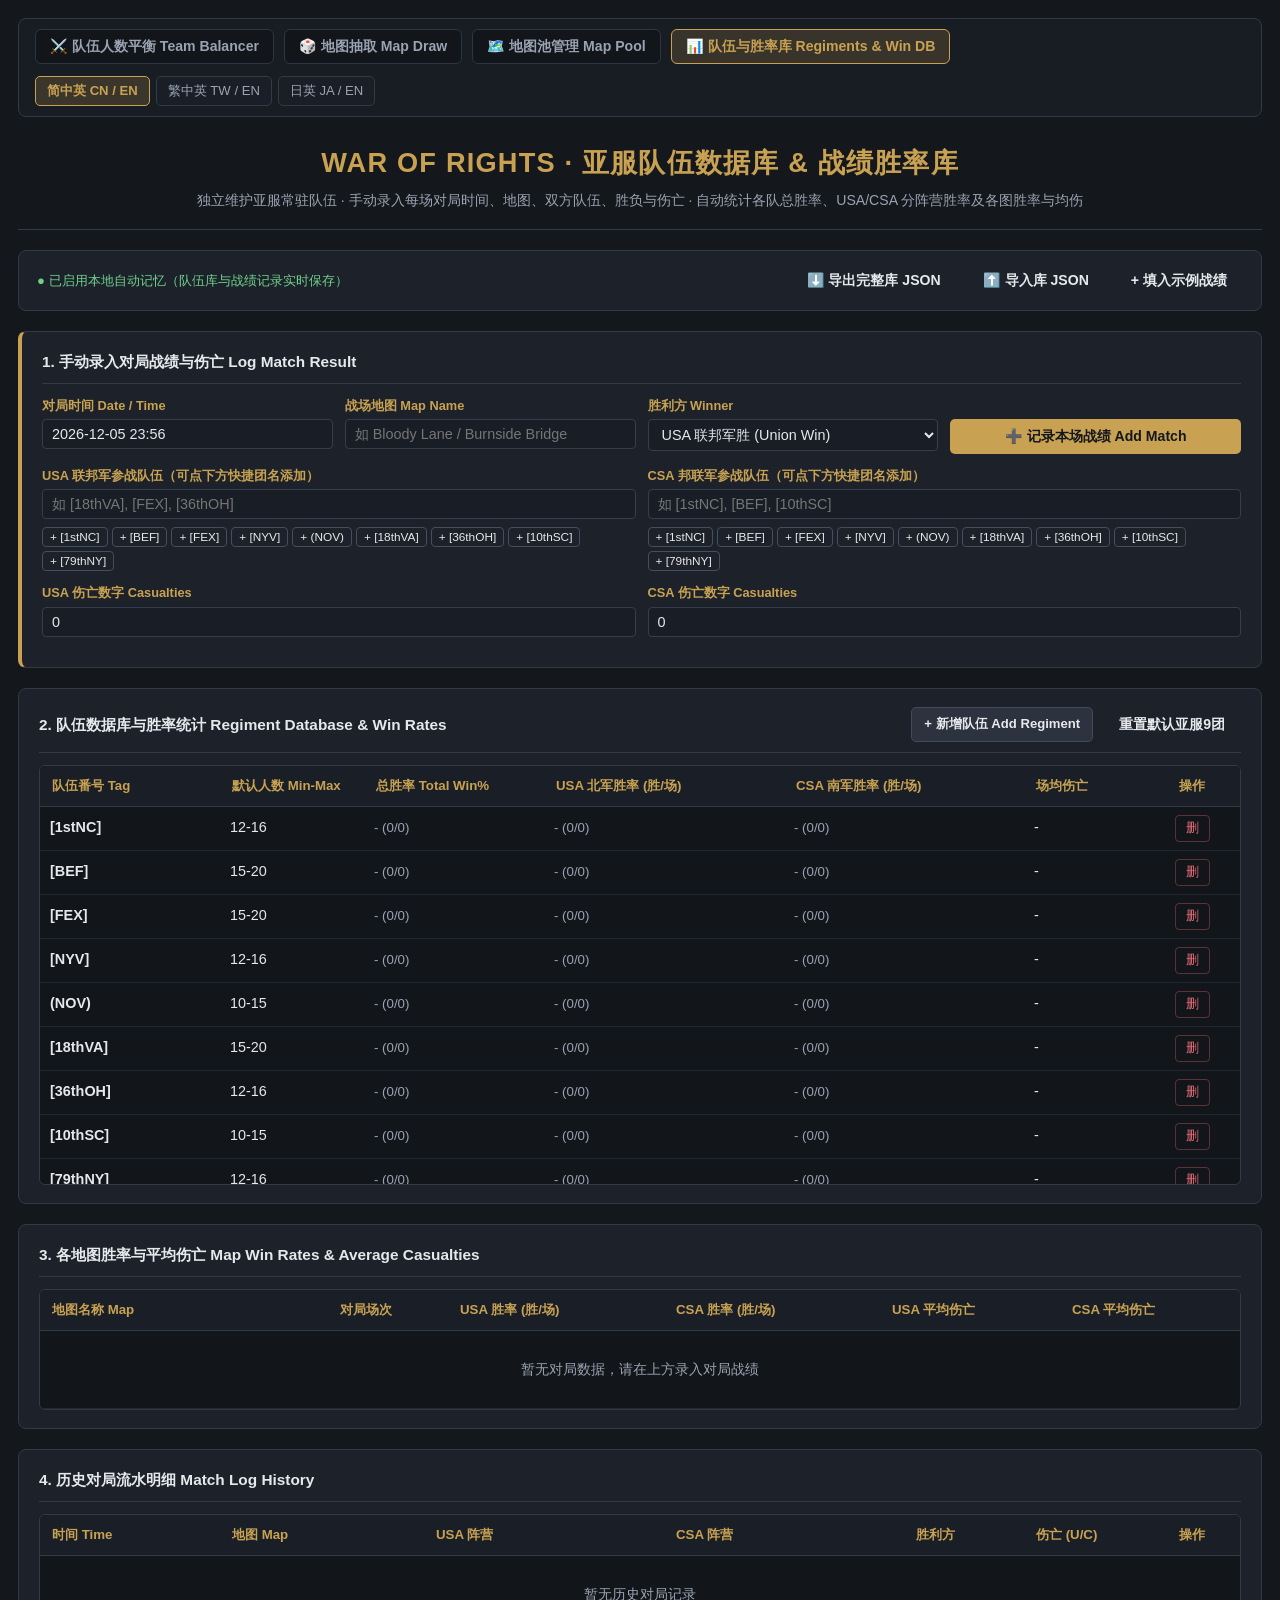
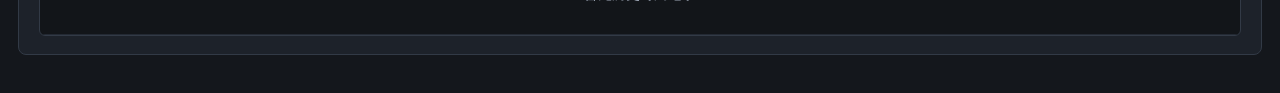
==== db.html @ b9ea2885 "ok" ====
<!DOCTYPE html>
<html lang="zh-CN">
<head>
  <meta charset="UTF-8" />
  <meta name="viewport" content="width=device-width, initial-scale=1.0" />
  <title>War of Rights Regiments & Win DB · 队伍数据库与胜率库</title>
  <link rel="stylesheet" href="style.css?v=19" />
  <style>
    .form-grid-4 {
      display: grid;
      grid-template-columns: repeat(4, 1fr);
      gap: 12px;
      margin-bottom: 12px;
    }
    .form-grid-2 {
      display: grid;
      grid-template-columns: 1fr 1fr;
      gap: 12px;
      margin-bottom: 12px;
    }
    .field-group { display: flex; flex-direction: column; gap: 4px; }
    .field-label { font-size: 0.8rem; color: var(--gold-accent); font-weight: 600; }
    .win-high { color: #6fd08c; font-weight: 700; }
    .win-mid { color: #f0b866; font-weight: 700; }
    .win-low { color: #e06c75; font-weight: 700; }
    .badge-usa-win { background: rgba(31,66,104,0.45); color: var(--usa-light); border: 1px solid var(--usa-border); padding: 2px 7px; border-radius: 4px; font-size: 0.78rem; font-weight: 700; }
    .badge-csa-win { background: rgba(75,79,86,0.45); color: var(--csa-light); border: 1px solid var(--csa-border); padding: 2px 7px; border-radius: 4px; font-size: 0.78rem; font-weight: 700; }
    .badge-draw { background: rgba(200,162,82,0.2); color: var(--gold-accent); border: 1px solid var(--gold-accent); padding: 2px 7px; border-radius: 4px; font-size: 0.78rem; font-weight: 700; }
    @media (max-width: 900px) {
      .form-grid-4, .form-grid-2 { grid-template-columns: 1fr; }
    }
  </style>
</head>
<body>
  <div class="container">
    <nav class="top-nav">
      <div class="nav-links">
        <a href="index.html" class="nav-link" data-i18n="navBalancer">⚔️ 队伍人数平衡 Team Balancer</a>
        <a href="draw.html" class="nav-link" data-i18n="navDraw">🎲 地图抽取 Map Draw</a>
        <a href="maps.html" class="nav-link" data-i18n="navMaps">🗺️ 地图池管理 Map Pool</a>
        <a href="db.html" class="nav-link active" data-i18n="navDb">📊 队伍与胜率库 Regiments & Win DB</a>
      </div>
      <div class="lang-switcher">
        <button type="button" class="lang-btn active" data-lang="zh_cn_en">简中英 CN / EN</button>
        <button type="button" class="lang-btn" data-lang="zh_tw_en">繁中英 TW / EN</button>
        <button type="button" class="lang-btn" data-lang="ja_en">日英 JA / EN</button>
      </div>
    </nav>

    <header class="header">
      <h1>WAR OF RIGHTS · 亚服队伍数据库 & 战绩胜率库</h1>
      <p class="subtitle">独立维护亚服常驻队伍 · 手动录入每场对局时间、地图、双方队伍、胜负与伤亡 · 自动统计各队总胜率、USA/CSA 分阵营胜率及各图胜率与均伤</p>
    </header>

    <!-- 顶部数据备份工具条 -->
    <section class="control-panel" style="padding: 12px 18px;">
      <div style="display:flex; justify-content:space-between; align-items:center; flex-wrap:wrap; gap:10px;">
        <span class="save-indicator">● 已启用本地自动记忆（队伍库与战绩记录实时保存）</span>
        <div class="btn-group">
          <button id="exportDbJsonBtn" type="button" class="btn btn-outline-sm">⬇️ 导出完整库 JSON</button>
          <button id="importDbJsonBtn" type="button" class="btn btn-outline-sm">⬆️ 导入库 JSON</button>
          <input type="file" id="importDbJsonInput" accept=".json" class="hidden" />
          <button id="addSampleMatchBtn" type="button" class="btn btn-outline-sm">+ 填入示例战绩</button>
        </div>
      </div>
    </section>

    <!-- 1. 手动录入一场对局战绩（时间、地图、双方队伍、胜利方、双方伤亡） -->
    <section class="control-panel" style="border-left: 4px solid var(--gold-accent);">
      <div class="panel-top-bar" style="margin-bottom: 12px; padding-bottom: 10px;">
        <span class="strategy-title">1. 手动录入对局战绩与伤亡 Log Match Result</span>
      </div>

      <form id="matchLogForm">
        <div class="form-grid-4">
          <div class="field-group">
            <label class="field-label" for="matchTimeInput">对局时间 Date / Time</label>
            <input type="text" id="matchTimeInput" name="matchTimeInput" class="cell-input" placeholder="如 2026-11-24 21:00" />
          </div>
          <div class="field-group">
            <label class="field-label" for="matchMapSelect">战场地图 Map Name</label>
            <input type="text" id="matchMapInput" name="matchMapInput" list="mapSuggestionsList" class="cell-input" placeholder="如 Bloody Lane / Burnside Bridge" required />
            <datalist id="mapSuggestionsList"></datalist>
          </div>
          <div class="field-group">
            <label class="field-label" for="matchWinnerSelect">胜利方 Winner</label>
            <select id="matchWinnerSelect" name="matchWinnerSelect" class="cell-select">
              <option value="USA">USA 联邦军胜 (Union Win)</option>
              <option value="CSA">CSA 邦联军胜 (Confederate Win)</option>
              <option value="DRAW">平局 Draw</option>
            </select>
          </div>
          <div class="field-group">
            <label class="field-label" style="opacity:0;">提交</label>
            <button type="submit" class="btn btn-primary" style="width:100%;">➕ 记录本场战绩 Add Match</button>
          </div>
        </div>

        <div class="form-grid-2">
          <div class="field-group">
            <label class="field-label" for="usaTeamsInput">USA 联邦军参战队伍（可点下方快捷团名添加）</label>
            <input type="text" id="usaTeamsInput" name="usaTeamsInput" class="cell-input" placeholder="如 [18thVA], [FEX], [36thOH]" required />
            <div id="quickAddUsaChips" style="display:flex; flex-wrap:wrap; gap:4px; margin-top:4px;"></div>
          </div>
          <div class="field-group">
            <label class="field-label" for="csaTeamsInput">CSA 邦联军参战队伍（可点下方快捷团名添加）</label>
            <input type="text" id="csaTeamsInput" name="csaTeamsInput" class="cell-input" placeholder="如 [1stNC], [BEF], [10thSC]" required />
            <div id="quickAddCsaChips" style="display:flex; flex-wrap:wrap; gap:4px; margin-top:4px;"></div>
          </div>
        </div>

        <div class="form-grid-2">
          <div class="field-group">
            <label class="field-label" for="usaCasInput">USA 伤亡数字 Casualties</label>
            <input type="number" id="usaCasInput" name="usaCasInput" class="cell-input" min="0" value="0" required />
          </div>
          <div class="field-group">
            <label class="field-label" for="csaCasInput">CSA 伤亡数字 Casualties</label>
            <input type="number" id="csaCasInput" name="csaCasInput" class="cell-input" min="0" value="0" required />
          </div>
        </div>
      </form>
    </section>

    <!-- 2. 队伍数据库与胜率总览（总胜率、USA胜率、CSA胜率、场次明细与均伤） -->
    <section class="control-panel">
      <div class="panel-top-bar" style="margin-bottom: 12px; padding-bottom: 10px;">
        <span class="strategy-title">2. 队伍数据库与胜率统计 Regiment Database & Win Rates</span>
        <div class="btn-group">
          <button id="addRegimentBtn" type="button" class="btn btn-secondary" style="padding:5px 12px; font-size:0.82rem;">+ 新增队伍 Add Regiment</button>
          <button id="resetRegimentsBtn" type="button" class="btn btn-outline-sm">重置默认亚服9团</button>
        </div>
      </div>

      <div class="input-table-wrapper" style="max-height: 420px;">
        <table class="entry-table">
          <thead>
            <tr>
              <th style="width: 15%;">队伍番号 Tag</th>
              <th style="width: 12%;">默认人数 Min-Max</th>
              <th style="width: 15%;">总胜率 Total Win%</th>
              <th style="width: 20%;">USA 北军胜率 (胜/场)</th>
              <th style="width: 20%;">CSA 南军胜率 (胜/场)</th>
              <th style="width: 10%;">场均伤亡</th>
              <th style="width: 8%; text-align: center;">操作</th>
            </tr>
          </thead>
          <tbody id="regimentStatsTbody"></tbody>
        </table>
      </div>
    </section>

    <!-- 3. 各地图胜率与平均伤亡统计 -->
    <section class="control-panel">
      <div class="panel-top-bar" style="margin-bottom: 12px; padding-bottom: 10px;">
        <span class="strategy-title">3. 各地图胜率与平均伤亡 Map Win Rates & Average Casualties</span>
      </div>

      <div class="input-table-wrapper" style="max-height: 360px;">
        <table class="entry-table">
          <thead>
            <tr>
              <th style="width: 24%;">地图名称 Map</th>
              <th style="width: 10%;">对局场次</th>
              <th style="width: 18%;">USA 胜率 (胜/场)</th>
              <th style="width: 18%;">CSA 胜率 (胜/场)</th>
              <th style="width: 15%;">USA 平均伤亡</th>
              <th style="width: 15%;">CSA 平均伤亡</th>
            </tr>
          </thead>
          <tbody id="mapStatsTbody"></tbody>
        </table>
      </div>
    </section>

    <!-- 4. 已录入对局流水明细 -->
    <section class="control-panel">
      <div class="panel-top-bar" style="margin-bottom: 12px; padding-bottom: 10px;">
        <span class="strategy-title">4. 历史对局流水明细 Match Log History</span>
      </div>

      <div class="input-table-wrapper" style="max-height: 340px;">
        <table class="entry-table">
          <thead>
            <tr>
              <th style="width: 15%;">时间 Time</th>
              <th style="width: 17%;">地图 Map</th>
              <th style="width: 20%;">USA 阵营</th>
              <th style="width: 20%;">CSA 阵营</th>
              <th style="width: 10%;">胜利方</th>
              <th style="width: 10%;">伤亡 (U/C)</th>
              <th style="width: 8%; text-align: center;">操作</th>
            </tr>
          </thead>
          <tbody id="matchHistoryTbody"></tbody>
        </table>
      </div>
    </section>
  </div>

  <script src="i18n.js?v=19"></script>
  <script src="db.js?v=19"></script>
</body>
</html>
---- style.css ----
:root {
  --bg-dark: #14171c;
  --bg-panel: #1d222a;
  --bg-input: #121519;
  --border-color: #323a46;
  --gold-accent: #c8a252;
  --gold-hover: #dfb866;
  --text-main: #e6e8ec;
  --text-muted: #9aa3b2;

  --usa-primary: #1f4268;
  --usa-border: #3a6ea5;
  --usa-light: #7fb3eb;

  --csa-primary: #4b4f56;
  --csa-border: #7a808a;
  --csa-light: #d1b48c;
}

* { box-sizing: border-box; margin: 0; padding: 0; }

body {
  font-family: -apple-system, BlinkMacSystemFont, "Segoe UI", "PingFang SC", "Hiragino Sans", "Yu Gothic", "Microsoft YaHei", sans-serif;
  background-color: var(--bg-dark);
  color: var(--text-main);
  line-height: 1.5;
  padding: 18px;
}

.container { max-width: 1280px; margin: 0 auto; }

/* 顶部导航栏 */
.top-nav {
  display: flex;
  justify-content: space-between;
  align-items: center;
  flex-wrap: wrap;
  gap: 12px;
  background: #181c23;
  border: 1px solid var(--border-color);
  border-radius: 8px;
  padding: 10px 16px;
  margin-bottom: 18px;
}

.nav-links { display: flex; gap: 10px; flex-wrap: wrap; }

.nav-link {
  text-decoration: none;
  color: var(--text-muted);
  background: #121519;
  border: 1px solid #2e3644;
  padding: 6px 14px;
  border-radius: 6px;
  font-size: 0.88rem;
  font-weight: 600;
  transition: all 0.15s;
}

.nav-link:hover { color: var(--text-main); border-color: #556073; }
.nav-link.active {
  background: rgba(200, 162, 82, 0.18);
  color: var(--gold-accent);
  border-color: var(--gold-accent);
}

.lang-switcher { display: flex; gap: 6px; flex-wrap: wrap; }

.lang-btn {
  background: #1a1f27;
  color: var(--text-muted);
  border: 1px solid var(--border-color);
  border-radius: 5px;
  padding: 5px 11px;
  font-size: 0.82rem;
  cursor: pointer;
  transition: all 0.15s;
}

.lang-btn:hover { color: var(--text-main); border-color: #556073; }
.lang-btn.active {
  background: rgba(200, 162, 82, 0.2);
  color: var(--gold-accent);
  border-color: var(--gold-accent);
  font-weight: 700;
}

.header {
  text-align: center;
  padding: 8px 0 18px;
  border-bottom: 1px solid var(--border-color);
  margin-bottom: 20px;
}

.header h1 {
  color: var(--gold-accent);
  letter-spacing: 1.2px;
  font-size: 1.7rem;
  margin-bottom: 6px;
}

.subtitle { color: var(--text-muted); font-size: 0.88rem; }

/* 控制面板 */
.control-panel {
  background: var(--bg-panel);
  border: 1px solid var(--border-color);
  border-radius: 8px;
  padding: 18px 20px;
  margin-bottom: 20px;
}

.panel-top-bar {
  display: flex;
  justify-content: space-between;
  align-items: center;
  flex-wrap: wrap;
  gap: 12px;
  padding-bottom: 14px;
  margin-bottom: 16px;
  border-bottom: 1px solid var(--border-color);
}

.tab-group { display: flex; gap: 8px; flex-wrap: wrap; }

.tab-btn {
  background: #161a20;
  color: var(--text-muted);
  border: 1px solid var(--border-color);
  border-radius: 6px;
  padding: 7px 14px;
  font-size: 0.88rem;
  font-weight: 600;
  cursor: pointer;
  transition: all 0.15s;
}

.tab-btn:hover { color: var(--text-main); border-color: #505b6d; }
.tab-btn.active {
  background: rgba(200, 162, 82, 0.16);
  color: var(--gold-accent);
  border-color: var(--gold-accent);
}

.memory-bar { display: flex; align-items: center; gap: 8px; flex-wrap: wrap; }
.save-indicator { font-size: 0.82rem; color: #6fd08c; margin-right: 4px; }

.btn-outline-sm {
  background: transparent;
  color: var(--text-main);
  border: 1px solid #444e5e;
  border-radius: 4px;
  padding: 5px 10px;
  font-size: 0.8rem;
  cursor: pointer;
}
.btn-outline-sm:hover { border-color: var(--gold-accent); color: var(--gold-accent); }

/* 表格样式 */
.input-table-wrapper {
  max-height: 360px;
  overflow-y: auto;
  border: 1px solid var(--border-color);
  border-radius: 6px;
  background: var(--bg-input);
}

.audit-table-wrapper { max-height: 230px; }

.entry-table { width: 100%; border-collapse: collapse; }
.entry-table th {
  position: sticky;
  top: 0;
  z-index: 2;
  background: #1a1f27;
  color: var(--gold-accent);
  font-size: 0.83rem;
  padding: 10px 12px;
  border-bottom: 1px solid var(--border-color);
}
.entry-table td { padding: 8px 10px; border-bottom: 1px solid #232933; }

.cell-input, .cell-select {
  width: 100%;
  background: #191e26;
  color: var(--text-main);
  border: 1px solid #353e4d;
  border-radius: 4px;
  padding: 6px 9px;
  font-size: 0.9rem;
}
.cell-input:focus, .cell-select:focus { outline: none; border-color: var(--gold-accent); }

.adj-preview { font-size: 0.84rem; color: var(--text-muted); }
.adj-preview.modified { color: #f0b866; font-weight: 600; }

.bracket-pill {
  display: inline-block;
  font-size: 0.74rem;
  padding: 1px 6px;
  border-radius: 3px;
  margin-left: 4px;
  font-weight: 600;
}
.bracket-large { background: rgba(217, 83, 79, 0.2); color: #f28b82; border: 1px solid rgba(217, 83, 79, 0.45); }
.bracket-medium { background: rgba(91, 155, 213, 0.2); color: #8ab4f8; border: 1px solid rgba(91, 155, 213, 0.45); }
.bracket-small { background: rgba(111, 208, 140, 0.16); color: #81c995; border: 1px solid rgba(111, 208, 140, 0.35); }

.del-row-btn {
  background: transparent;
  color: #e06c75;
  border: 1px solid rgba(224, 108, 117, 0.35);
  border-radius: 4px;
  padding: 4px 10px;
  font-size: 0.8rem;
  cursor: pointer;
}
.del-row-btn:hover { background: rgba(224, 108, 117, 0.16); }

.table-actions-row {
  display: flex;
  justify-content: space-between;
  align-items: center;
  flex-wrap: wrap;
  gap: 10px;
  margin-top: 10px;
}

/* 策略卡片区 */
.strategy-section {
  margin-top: 18px;
  padding-top: 16px;
  border-top: 1px solid var(--border-color);
}

.strategy-header-row {
  display: flex;
  justify-content: space-between;
  align-items: center;
  flex-wrap: wrap;
  gap: 8px;
  margin-bottom: 12px;
}

.strategy-title { font-weight: 700; font-size: 0.96rem; color: var(--text-main); }
.bracket-rule-badge {
  font-size: 0.8rem;
  color: var(--text-muted);
  background: #151920;
  padding: 4px 10px;
  border-radius: 4px;
  border: 1px solid #2d3542;
}

.strategy-cards { display: grid; grid-template-columns: repeat(3, 1fr); gap: 12px; }

.strategy-card {
  display: flex;
  align-items: flex-start;
  gap: 12px;
  background: #171b22;
  border: 1.5px solid #2e3644;
  border-radius: 8px;
  padding: 13px 14px;
  cursor: pointer;
  transition: all 0.18s ease;
}
.strategy-card:hover { border-color: #6b5b36; background: #1c212a; }
.strategy-card.active {
  border-color: var(--gold-accent);
  background: rgba(200, 162, 82, 0.12);
  box-shadow: 0 0 0 1px rgba(200, 162, 82, 0.25);
}
.strategy-icon { font-size: 1.45rem; line-height: 1.2; margin-top: 2px; }
.strategy-name { font-weight: 700; font-size: 0.95rem; color: var(--text-main); margin-bottom: 4px; }
.strategy-card.active .strategy-name { color: var(--gold-accent); }
.strategy-desc { font-size: 0.81rem; color: var(--text-muted); line-height: 1.42; }

.audit-panel { border-left: 4px solid var(--gold-accent); }
.audit-header {
  display: flex;
  justify-content: space-between;
  align-items: flex-start;
  flex-wrap: wrap;
  gap: 12px;
  margin-bottom: 12px;
}
.audit-header h3 { color: var(--gold-accent); font-size: 1.02rem; margin-bottom: 4px; }

.label-row { display: flex; justify-content: space-between; align-items: baseline; flex-wrap: wrap; gap: 8px; margin-bottom: 8px; }
.label-row label { font-weight: 600; color: var(--gold-accent); }
.hint { font-size: 0.83rem; color: var(--text-muted); }
.hint code { background: #282f3a; padding: 2px 6px; border-radius: 4px; color: #f0d084; }

textarea {
  width: 100%;
  background: var(--bg-input);
  border: 1px solid var(--border-color);
  border-radius: 6px;
  color: var(--text-main);
  font-family: "Consolas", "Monaco", "Microsoft YaHei", monospace;
  font-size: 0.95rem;
  padding: 12px;
  resize: vertical;
}
textarea:focus { outline: none; border-color: var(--gold-accent); }

.toolbar {
  display: flex;
  justify-content: space-between;
  align-items: center;
  flex-wrap: wrap;
  gap: 14px;
  margin-top: 16px;
  padding-top: 14px;
  border-top: 1px solid var(--border-color);
}

.active-mode-pill {
  font-size: 0.85rem;
  color: var(--gold-accent);
  background: rgba(200, 162, 82, 0.12);
  border: 1px solid rgba(200, 162, 82, 0.35);
  padding: 5px 12px;
  border-radius: 5px;
  font-weight: 600;
}

.btn-group { display: flex; gap: 10px; flex-wrap: wrap; }

.btn {
  border: none;
  border-radius: 5px;
  padding: 8px 16px;
  font-size: 0.88rem;
  font-weight: 600;
  cursor: pointer;
  text-decoration: none;
  display: inline-block;
  transition: all 0.18s ease;
}
.btn-primary { background: var(--gold-accent); color: #14171c; }
.btn-primary:hover { background: var(--gold-hover); }
.btn-secondary { background: #2c333f; color: var(--text-main); border: 1px solid #414b5c; }
.btn-secondary:hover { background: #384150; }
.btn-danger-outline { background: transparent; color: #e06c75; border: 1px solid rgba(224, 108, 117, 0.45); }
.btn-danger-outline:hover { background: rgba(224, 108, 117, 0.15); }
.btn-gold { background: transparent; color: var(--gold-accent); border: 1px solid var(--gold-accent); }
.btn-gold:hover { background: rgba(200, 162, 82, 0.15); }

.warning-box {
  margin-top: 12px;
  padding: 10px 14px;
  background: rgba(217, 83, 79, 0.15);
  border-left: 4px solid #d9534f;
  color: #f2a6a4;
  font-size: 0.88rem;
  border-radius: 4px;
}

.hidden { display: none !important; }

/* 总览统计栏 */
.summary-bar {
  display: grid;
  grid-template-columns: 1fr auto 1fr;
  gap: 16px;
  align-items: center;
  margin-bottom: 20px;
}

.summary-card { background: var(--bg-panel); border-radius: 8px; padding: 15px 18px; text-align: center; }
.usa-card { border: 1px solid var(--usa-border); border-top: 4px solid var(--usa-border); }
.csa-card { border: 1px solid var(--csa-border); border-top: 4px solid var(--csa-border); }

.faction-badge { display: inline-block; padding: 2px 10px; border-radius: 4px; font-size: 0.82rem; font-weight: 700; margin-bottom: 6px; }
.usa-badge { background: var(--usa-primary); color: #fff; }
.csa-badge { background: var(--csa-primary); color: #fff; }

.stat-main { font-size: 1.6rem; font-weight: 700; margin: 4px 0; }
.usa-card .stat-main { color: var(--usa-light); }
.csa-card .stat-main { color: var(--csa-light); }
.stat-sub { font-size: 0.83rem; color: var(--text-muted); }
.stat-brackets { font-size: 0.8rem; color: #c4cbd6; margin-top: 4px; }

.summary-diff { background: var(--bg-panel); border: 1px solid var(--border-color); border-radius: 8px; padding: 14px 18px; text-align: center; }
.diff-title { font-size: 0.8rem; color: var(--text-muted); }
.diff-value { font-size: 1.05rem; font-weight: 700; color: var(--gold-accent); margin: 4px 0; }
.diff-sub { font-size: 0.8rem; color: var(--text-muted); margin-top: 2px; }

/* 左右结果表格区 */
.tables-grid { display: grid; grid-template-columns: 1fr 1fr; gap: 20px; margin-bottom: 20px; }
.team-panel { background: var(--bg-panel); border-radius: 8px; overflow: hidden; border: 1px solid var(--border-color); display: flex; flex-direction: column; }

.panel-header { padding: 12px 16px; display: flex; justify-content: space-between; align-items: center; }
.usa-header { background: var(--usa-primary); }
.csa-header { background: var(--csa-primary); }
.panel-header h2 { font-size: 1.02rem; color: #fff; }
.count-tag { font-size: 0.8rem; background: rgba(0, 0, 0, 0.28); padding: 2px 8px; border-radius: 4px; }

.table-wrapper { overflow-x: auto; flex: 1; }
table { width: 100%; border-collapse: collapse; font-size: 0.9rem; }
th, td { padding: 9px 10px; text-align: left; border-bottom: 1px solid var(--border-color); }
th { background: #181c23; color: var(--text-muted); font-weight: 600; font-size: 0.8rem; }
tbody tr:hover { background: rgba(255, 255, 255, 0.03); }
tfoot td { background: #181c23; border-top: 2px solid var(--border-color); border-bottom: none; color: var(--gold-accent); font-size: 0.86rem; }

.empty-row td { text-align: center; color: var(--text-muted); padding: 28px 12px; }

.tag-lock { display: inline-block; font-size: 0.74rem; padding: 1px 6px; border-radius: 3px; background: rgba(200, 162, 82, 0.2); color: var(--gold-accent); border: 1px solid rgba(200, 162, 82, 0.4); }
.tag-audit { display: inline-block; font-size: 0.74rem; padding: 1px 6px; border-radius: 3px; background: rgba(240, 184, 102, 0.16); color: #f0b866; border: 1px solid rgba(240, 184, 102, 0.35); }
.tag-seed { display: inline-block; font-size: 0.74rem; padding: 1px 6px; border-radius: 3px; background: rgba(111, 208, 140, 0.16); color: #81c995; border: 1px solid rgba(111, 208, 140, 0.35); }
.tag-auto { font-size: 0.75rem; color: var(--text-muted); }

.swap-btn {
  background: #2b323e;
  color: #d6dce5;
  border: 1px solid #444f61;
  border-radius: 4px;
  padding: 3px 8px;
  font-size: 0.78rem;
  cursor: pointer;
}
.swap-btn:hover { border-color: var(--gold-accent); color: var(--gold-accent); }

.public-notice {
  background: rgba(200, 162, 82, 0.08);
  border: 1px solid rgba(200, 162, 82, 0.45);
  border-left: 5px solid var(--gold-accent);
  border-radius: 6px;
  padding: 14px 18px;
  margin-bottom: 20px;
}
.notice-title { font-weight: 700; color: var(--gold-accent); margin-bottom: 8px; font-size: 0.94rem; }
.notice-list { list-style: none; display: flex; flex-direction: column; gap: 5px; font-size: 0.86rem; color: #e6e8ec; }
.notice-list li::before { content: "⚖️ "; }

.export-section { display: flex; align-items: center; flex-wrap: wrap; gap: 14px; }
.copy-status { font-size: 0.88rem; color: #6fd08c; }

/* 弹窗 */
.modal {
  position: fixed;
  inset: 0;
  background: rgba(0, 0, 0, 0.78);
  display: flex;
  justify-content: center;
  align-items: center;
  z-index: 999;
  padding: 20px;
}
.modal-content {
  background: var(--bg-panel);
  border: 1px solid var(--gold-accent);
  border-radius: 8px;
  max-width: 980px;
  width: 100%;
  max-height: 90vh;
  display: flex;
  flex-direction: column;
  overflow: hidden;
}
.modal-header { padding: 14px 18px; border-bottom: 1px solid var(--border-color); display: flex; justify-content: space-between; align-items: center; }
.modal-header h3 { font-size: 0.98rem; color: var(--gold-accent); }
.modal-body { padding: 16px; overflow-y: auto; text-align: center; background: #0f1216; }
.modal-body img { max-width: 100%; height: auto; border-radius: 4px; border: 1px solid #323a46; }
.modal-footer { padding: 12px 18px; border-top: 1px solid var(--border-color); text-align: right; }

/* 地图抽取专用样式 */
.mode-selector-grid {
  display: grid;
  grid-template-columns: repeat(4, 1fr);
  gap: 12px;
  margin-bottom: 16px;
}

.mode-pill-card {
  background: #171b22;
  border: 1.5px solid #2e3644;
  border-radius: 8px;
  padding: 12px 14px;
  cursor: pointer;
  text-align: center;
  transition: all 0.15s;
}
.mode-pill-card:hover { border-color: #6b5b36; }
.mode-pill-card.active {
  border-color: var(--gold-accent);
  background: rgba(200, 162, 82, 0.14);
  color: var(--gold-accent);
}
.mode-pill-title { font-weight: 700; font-size: 0.96rem; }
.mode-pill-count { font-size: 0.8rem; color: var(--text-muted); margin-top: 3px; }

.filter-bar {
  display: flex;
  justify-content: space-between;
  align-items: center;
  flex-wrap: wrap;
  gap: 12px;
  margin-bottom: 14px;
}

.campaign-filters { display: flex; gap: 8px; flex-wrap: wrap; }
.camp-btn {
  background: #151920;
  color: var(--text-muted);
  border: 1px solid #323a46;
  border-radius: 5px;
  padding: 5px 12px;
  font-size: 0.82rem;
  cursor: pointer;
}
.camp-btn.active {
  background: rgba(200, 162, 82, 0.16);
  color: var(--gold-accent);
  border-color: var(--gold-accent);
  font-weight: 600;
}

/* 抽取结果展示卡片 */
.draw-result-box {
  background: linear-gradient(135deg, #1b222c 0%, #161a21 100%);
  border: 2px solid var(--gold-accent);
  border-radius: 10px;
  padding: 20px;
  margin-bottom: 22px;
  box-shadow: 0 8px 24px rgba(0, 0, 0, 0.45);
}

.draw-result-header {
  display: flex;
  justify-content: space-between;
  align-items: center;
  flex-wrap: wrap;
  gap: 10px;
  border-bottom: 1px solid var(--border-color);
  padding-bottom: 12px;
  margin-bottom: 16px;
}

.drawn-map-title { font-size: 1.5rem; font-weight: 800; color: var(--gold-accent); }
.drawn-meta-tags { display: flex; gap: 8px; flex-wrap: wrap; align-items: center; }
.meta-tag {
  background: #252c37;
  color: #e6e8ec;
  padding: 4px 10px;
  border-radius: 4px;
  font-size: 0.82rem;
  font-weight: 600;
}

.tickets-compare-bar {
  display: grid;
  grid-template-columns: 1fr 1fr;
  gap: 16px;
  margin-bottom: 16px;
}

.ticket-box {
  border-radius: 6px;
  padding: 12px 16px;
  display: flex;
  justify-content: space-between;
  align-items: center;
}
.ticket-usa { background: rgba(31, 66, 104, 0.35); border: 1px solid var(--usa-border); }
.ticket-csa { background: rgba(75, 79, 86, 0.35); border: 1px solid var(--csa-border); }
.ticket-num { font-size: 1.4rem; font-weight: 800; }
.ticket-usa .ticket-num { color: var(--usa-light); }
.ticket-csa .ticket-num { color: var(--csa-light); }

.units-grid { display: grid; grid-template-columns: 1fr 1fr; gap: 16px; }
.unit-list-card {
  background: #13171d;
  border: 1px solid var(--border-color);
  border-radius: 6px;
  padding: 12px 14px;
}
.unit-list-card h4 { font-size: 0.9rem; margin-bottom: 8px; padding-bottom: 6px; border-bottom: 1px solid #262d38; }
.unit-list-card ul { list-style: none; display: flex; flex-direction: column; gap: 4px; font-size: 0.85rem; }
.unit-list-card li::before { content: "▪ "; color: var(--gold-accent); }

/* 开关按钮 (Toggle Switch) */
.switch { position: relative; display: inline-block; width: 44px; height: 24px; }
.switch input { opacity: 0; width: 0; height: 0; }
.slider {
  position: absolute; cursor: pointer; inset: 0;
  background-color: #3a414e; transition: .2s; border-radius: 24px;
}
.slider:before {
  position: absolute; content: ""; height: 18px; width: 18px;
  left: 3px; bottom: 3px; background-color: white; transition: .2s; border-radius: 50%;
}
input:checked + .slider { background-color: #4caf50; }
input:checked + .slider:before { transform: translateX(20px); }

tr.row-disabled { opacity: 0.55; background: rgba(217, 83, 79, 0.05); }
.reason-input {
  background: #161a20;
  color: #f2a6a4;
  border: 1px solid #3c4452;
  border-radius: 4px;
  padding: 4px 8px;
  font-size: 0.82rem;
  width: 100%;
}
.reason-input:focus { outline: none; border-color: var(--gold-accent); }

.unit-tag-mini {
  display: inline-block;
  background: #232934;
  color: #cbd2df;
  padding: 1px 6px;
  border-radius: 3px;
  font-size: 0.76rem;
  margin: 1px 2px;
}

@media (max-width: 960px) {
  .strategy-cards, .mode-selector-grid { grid-template-columns: 1fr 1fr; }
  .summary-bar, .tables-grid, .tickets-compare-bar, .units-grid { grid-template-columns: 1fr; }
}
@media (max-width: 600px) {
  .strategy-cards, .mode-selector-grid { grid-template-columns: 1fr; }
}
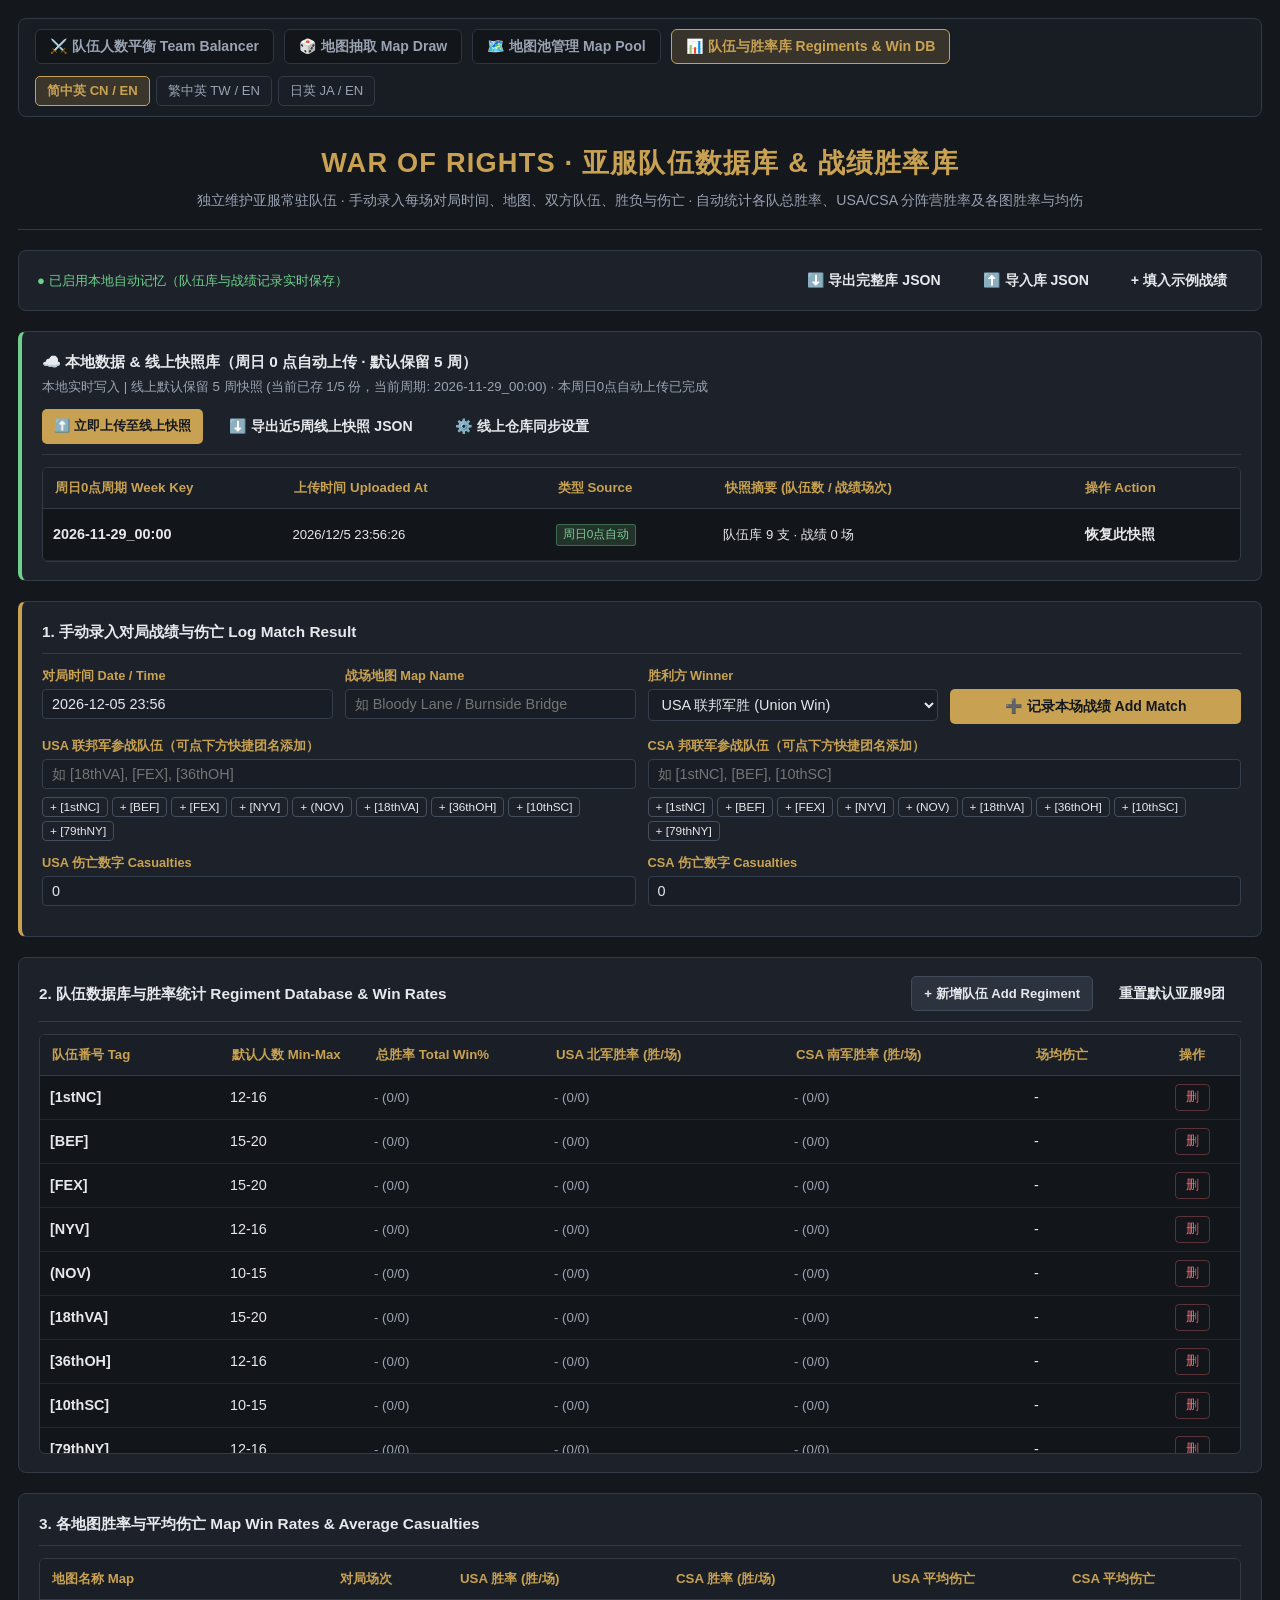
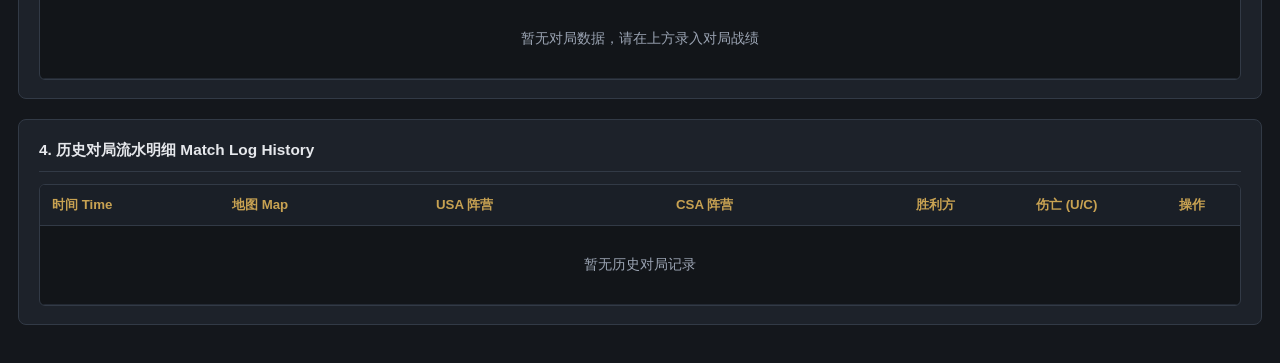
==== commit 501a773c: "ok" ====
--- a/db.html
+++ b/db.html
@@ -3,8 +3,10 @@
 <head>
   <meta charset="UTF-8" />
   <meta name="viewport" content="width=device-width, initial-scale=1.0" />
+  <link rel="icon" type="image/x-icon" href="favicon.ico?v=22" />
+  <link rel="icon" type="image/png" sizes="256x256" href="favicon.png?v=22" />
   <title>War of Rights Regiments & Win DB · 队伍数据库与胜率库</title>
-  <link rel="stylesheet" href="style.css?v=19" />
+  <link rel="stylesheet" href="style.css?v=22" />
   <style>
     .form-grid-4 {
       display: grid;
@@ -65,6 +67,59 @@
       </div>
     </section>
 
+
+    <!-- 0. 本地数据与线上数据分层管理（周日0点自动上传 · 默认保留5周） -->
+    <section class="control-panel" style="border-left: 4px solid #6fd08c;">
+      <div class="panel-top-bar" style="margin-bottom: 12px; padding-bottom: 10px;">
+        <div>
+          <span class="strategy-title">☁️ 本地数据 & 线上快照库（周日 0 点自动上传 · 默认保留 5 周）</span>
+          <div id="syncStatusSub" class="hint" style="margin-top:3px;">正在检查周日 0 点自动上传状态...</div>
+        </div>
+        <div class="btn-group">
+          <button id="manualUploadSnapBtn" type="button" class="btn btn-primary" style="padding:5px 12px; font-size:0.82rem;">⬆️ 立即上传至线上快照</button>
+          <button id="exportOnline5wBtn" type="button" class="btn btn-outline-sm">⬇️ 导出近5周线上快照 JSON</button>
+          <button id="openSyncCfgBtn" type="button" class="btn btn-outline-sm">⚙️ 线上仓库同步设置</button>
+        </div>
+      </div>
+
+      <div id="syncCfgBox" class="hidden" style="background:#14181f; border:1px solid #2e3746; border-radius:6px; padding:12px; margin-bottom:12px;">
+        <div style="font-size:0.82rem; color:var(--gold-accent); font-weight:700; margin-bottom:8px;">可选：绑定 GitHub 仓库实现真实跨设备云端 JSON 写入（留空则使用浏览器线上快照库 + 随时导出 JSON）</div>
+        <div class="form-grid-4" style="margin-bottom:8px;">
+          <div class="field-group">
+            <label class="field-label">GitHub 仓库 (用户名/仓库名)</label>
+            <input type="text" id="cfgGhRepo" class="cell-input" placeholder="如 username/wor-hub" />
+          </div>
+          <div class="field-group">
+            <label class="field-label">线上快照文件路径</label>
+            <input type="text" id="cfgGhPath" class="cell-input" value="data/online_snapshots_5w.json" />
+          </div>
+          <div class="field-group">
+            <label class="field-label">GitHub Token (Fine-grained Contents RW)</label>
+            <input type="password" id="cfgGhToken" class="cell-input" placeholder="github_pat_..." />
+          </div>
+          <div class="field-group">
+            <label class="field-label" style="opacity:0;">保存</label>
+            <button id="saveSyncCfgBtn" type="button" class="btn btn-secondary">保存同步设置</button>
+          </div>
+        </div>
+      </div>
+
+      <div class="input-table-wrapper" style="max-height: 220px;">
+        <table class="entry-table">
+          <thead>
+            <tr>
+              <th style="width: 20%;">周日0点周期 Week Key</th>
+              <th style="width: 22%;">上传时间 Uploaded At</th>
+              <th style="width: 14%;">类型 Source</th>
+              <th style="width: 24%;">快照摘要 (队伍数 / 战绩场次)</th>
+              <th style="width: 20%; text-align: center;">操作 Action</th>
+            </tr>
+          </thead>
+          <tbody id="onlineSnapshotsTbody"></tbody>
+        </table>
+      </div>
+    </section>
+
     <!-- 1. 手动录入一场对局战绩（时间、地图、双方队伍、胜利方、双方伤亡） -->
     <section class="control-panel" style="border-left: 4px solid var(--gold-accent);">
       <div class="panel-top-bar" style="margin-bottom: 12px; padding-bottom: 10px;">
@@ -198,7 +253,8 @@
     </section>
   </div>
 
-  <script src="i18n.js?v=19"></script>
-  <script src="db.js?v=19"></script>
+  <script src="i18n.js?v=22"></script>
+  <script src="cloud_sync.js?v=22"></script>
+  <script src="db.js?v=22"></script>
 </body>
 </html>
